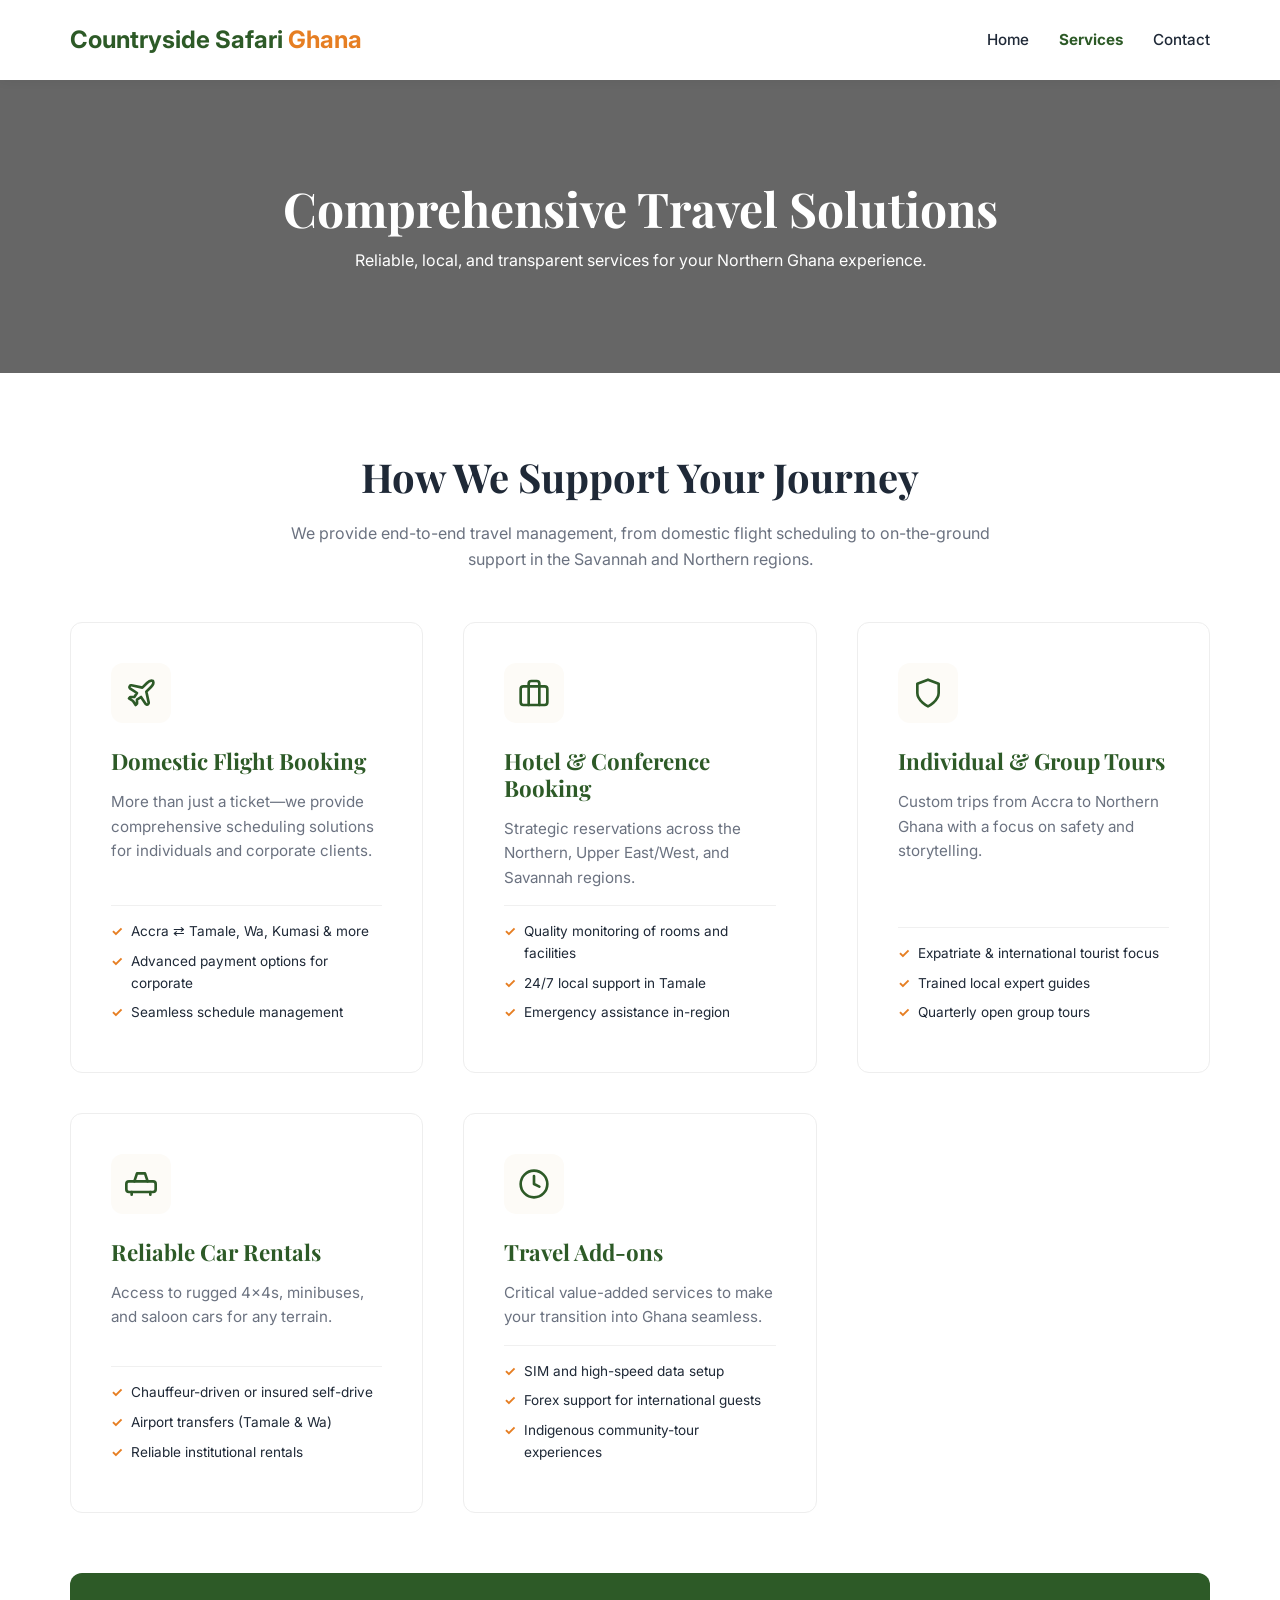
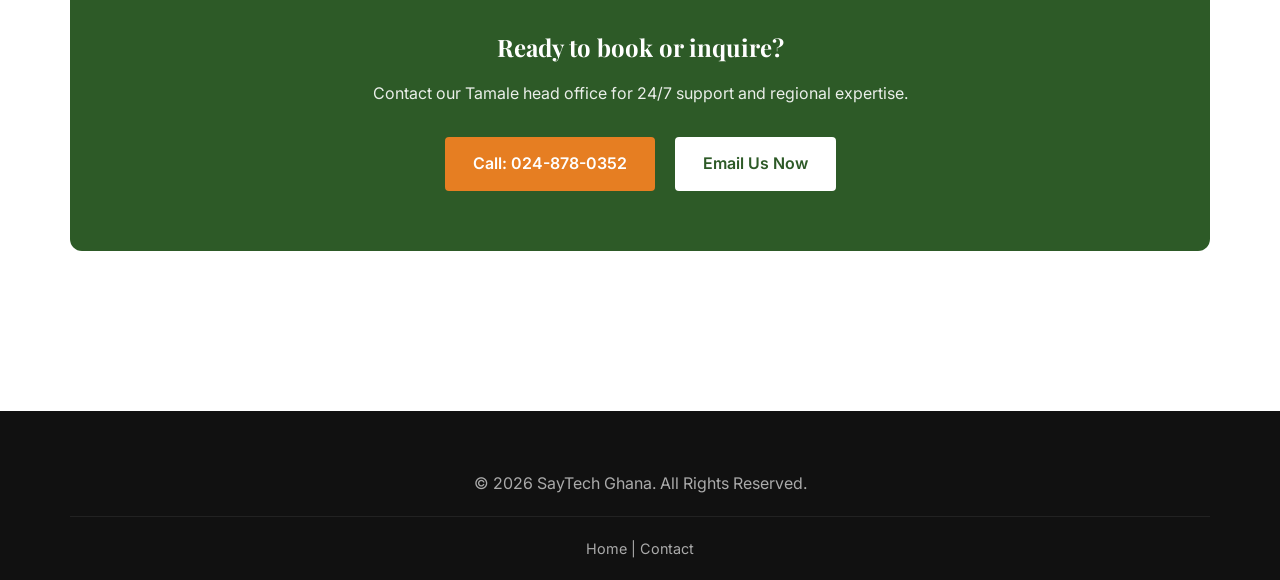
==== services.html @ ec9c092c "Add files via upload" ====
<!DOCTYPE html>
<html lang="en">
<head>
    <meta charset="UTF-8">
    <meta name="viewport" content="width=device-width, initial-scale=1.0">
    <meta name="description" content="Professional travel services in Northern Ghana: Flight bookings, hotel reservations, car rentals, and guided tours.">
    <title>Our Services | Countryside Safari Agency</title>
    
    <link rel="preconnect" href="https://fonts.googleapis.com">
    <link href="https://fonts.googleapis.com/css2?family=Inter:wght@400;500;600&family=Playfair+Display:wght@700&display=swap" rel="stylesheet">

    <style>
        /* --- BRAND DESIGN SYSTEM --- */
        :root {
            --primary: #2D5A27;    /* Savannah Green */
            --accent: #E67E22;     /* Earthy Orange */
            --dark: #1F2937;       /* Charcoal */
            --light-bg: #FDFBF7;   /* Warm Paper */
            --white: #FFFFFF;
            --text-muted: #6B7280;
            --transition: all 0.3s cubic-bezier(0.4, 0, 0.2, 1);
            --shadow: 0 4px 12px rgba(0, 0, 0, 0.05);
        }

        /* --- BASE RESET --- */
        * { margin: 0; padding: 0; box-sizing: border-box; }
        html { scroll-behavior: smooth; }
        body {
            font-family: 'Inter', sans-serif;
            line-height: 1.6;
            color: var(--dark);
            background-color: var(--white);
            -webkit-font-smoothing: antialiased;
        }
        h1, h2, h3 { font-family: 'Playfair Display', serif; line-height: 1.2; }
        a { text-decoration: none; color: inherit; transition: var(--transition); }
        ul { list-style: none; }
        .container { width: 90%; max-width: 1140px; margin: 0 auto; }
        .section { padding: 80px 0; }
        .text-center { text-align: center; }

        /* --- UI COMPONENTS --- */
        .btn {
            display: inline-block;
            padding: 14px 28px;
            border-radius: 4px;
            font-weight: 600;
            cursor: pointer;
            border: none;
            text-align: center;
        }
        .btn-primary { background: var(--primary); color: var(--white); }
        .btn-primary:hover { background: #23471e; transform: translateY(-2px); }
        
        /* --- NAVIGATION --- */
        header {
            background: var(--white);
            height: 80px;
            display: flex;
            align-items: center;
            position: sticky;
            top: 0;
            z-index: 1000;
            box-shadow: 0 2px 10px rgba(0,0,0,0.05);
        }
        .nav-wrapper { display: flex; justify-content: space-between; align-items: center; width: 100%; }
        .logo { font-size: 1.5rem; font-weight: 700; color: var(--primary); }
        .logo span { color: var(--accent); }
        .nav-menu { display: flex; gap: 30px; align-items: center; }
        .nav-menu a { font-weight: 500; font-size: 0.95rem; }
        .nav-menu a:hover { color: var(--primary); }

        /* --- PAGE HEADER --- */
        .page-hero {
            background: linear-gradient(rgba(0,0,0,0.6), rgba(0,0,0,0.6)), url('https://images.unsplash.com/photo-1464822759023-fed622ff2c3b?auto=format&fit=crop&q=80&w=1920');
            background-size: cover;
            background-position: center;
            color: white;
            padding: 100px 0;
            text-align: center;
        }
        .page-hero h1 { font-size: 3rem; margin-bottom: 10px; }

        /* --- SERVICES GRID --- */
        .services-grid {
            display: grid;
            grid-template-columns: repeat(auto-fit, minmax(320px, 1fr));
            gap: 40px;
            margin-top: 50px;
        }
        .service-card {
            background: var(--white);
            padding: 40px;
            border-radius: 12px;
            border: 1px solid #eee;
            transition: var(--transition);
            display: flex;
            flex-direction: column;
        }
        .service-card:hover { 
            transform: translateY(-5px); 
            box-shadow: 0 15px 30px rgba(0,0,0,0.08);
            border-color: var(--primary);
        }
        .icon-box {
            width: 60px;
            height: 60px;
            background: var(--light-bg);
            border-radius: 12px;
            display: flex;
            align-items: center;
            justify-content: center;
            margin-bottom: 25px;
            color: var(--primary);
        }
        .service-card h3 { margin-bottom: 15px; font-size: 1.4rem; color: var(--primary); }
        .service-card p { color: var(--text-muted); font-size: 0.95rem; margin-bottom: 15px; }
        .service-card ul { margin-top: auto; padding-top: 15px; border-top: 1px solid #f0f0f0; }
        .service-card li { font-size: 0.85rem; color: var(--dark); margin-bottom: 8px; position: relative; padding-left: 20px; }
        .service-card li::before { content: "✓"; position: absolute; left: 0; color: var(--accent); font-weight: bold; }

        /* --- CTA SECTION --- */
        .contact-cta {
            background: var(--primary);
            color: white;
            padding: 60px 0;
            text-align: center;
            border-radius: 12px;
            margin-top: 60px;
        }
        .contact-cta h2 { margin-bottom: 20px; }
        .contact-cta p { opacity: 0.9; margin-bottom: 30px; }

        /* --- FOOTER --- */
        footer { background: #111; color: #aaa; padding: 60px 0 20px; margin-top: 80px; }
        .footer-bottom { border-top: 1px solid #222; padding-top: 20px; font-size: 0.9rem; }

        @media (max-width: 768px) {
            .nav-menu { display: none; }
            .page-hero h1 { font-size: 2.2rem; }
        }
    </style>
</head>
<body>

    <header>
        <div class="container nav-wrapper">
            <a href="index.html" class="logo">Countryside Safari <span>Ghana</span></a>
            <nav>
                <ul class="nav-menu">
                    <li><a href="home page.html">Home</a></li>
                    <li><a href="services.html" style="color: var(--primary); font-weight: bold;">Services</a></li>
                    <li><a href="home page.html">Contact</a></li>
                </ul>
            </nav>
        </div>
    </header>

    <section class="page-hero">
        <div class="container">
            <h1>Comprehensive Travel Solutions</h1>
            <p>Reliable, local, and transparent services for your Northern Ghana experience.</p>
        </div>
    </section>

    <section class="section container">
        <div class="text-center">
            <h2 style="font-size: 2.5rem;">How We Support Your Journey</h2>
            <p style="color: var(--text-muted); max-width: 700px; margin: 20px auto;">We provide end-to-end travel management, from domestic flight scheduling to on-the-ground support in the Savannah and Northern regions.</p>
        </div>

        <div class="services-grid">
            <div class="service-card">
                <div class="icon-box">
                    <svg width="32" height="32" viewBox="0 0 24 24" fill="none" stroke="currentColor" stroke-width="2" stroke-linecap="round" stroke-linejoin="round"><path d="M17.8 19.2L16 11l3.5-3.5C21 6 21.5 4 21 3c-1-.5-3 0-4.5 1.5L13 8 4.8 6.2c-.5-.1-.9.1-1.1.5l-.3.5c-.2.5-.1 1 .3 1.3L9 12l-2 3H4l-1 1 3 2 2 3 1-1v-3l3-2 3.5 5.3c.3.4.8.5 1.3.3l.5-.2c.4-.3.6-.7.5-1.2z"/></svg>
                </div>
                <h3>Domestic Flight Booking</h3>
                <p>More than just a ticket—we provide comprehensive scheduling solutions for individuals and corporate clients.</p>
                <ul>
                    <li>Accra ⇄ Tamale, Wa, Kumasi & more</li>
                    <li>Advanced payment options for corporate</li>
                    <li>Seamless schedule management</li>
                </ul>
            </div>

            <div class="service-card">
                <div class="icon-box">
                    <svg width="32" height="32" viewBox="0 0 24 24" fill="none" stroke="currentColor" stroke-width="2" stroke-linecap="round" stroke-linejoin="round"><rect x="2" y="7" width="20" height="14" rx="2" ry="2"/><path d="M16 21V5a2 2 0 0 0-2-2h-4a2 2 0 0 0-2 2v16"/></svg>
                </div>
                <h3>Hotel & Conference Booking</h3>
                <p>Strategic reservations across the Northern, Upper East/West, and Savannah regions.</p>
                <ul>
                    <li>Quality monitoring of rooms and facilities</li>
                    <li>24/7 local support in Tamale</li>
                    <li>Emergency assistance in-region</li>
                </ul>
            </div>

            <div class="service-card">
                <div class="icon-box">
                    <svg width="32" height="32" viewBox="0 0 24 24" fill="none" stroke="currentColor" stroke-width="2" stroke-linecap="round" stroke-linejoin="round"><path d="M12 22s8-4 8-10V5l-8-3-8 3v7c0 6 8 10 8 10z"/></svg>
                </div>
                <h3>Individual & Group Tours</h3>
                <p>Custom trips from Accra to Northern Ghana with a focus on safety and storytelling.</p>
                <ul>
                    <li>Expatriate & international tourist focus</li>
                    <li>Trained local expert guides</li>
                    <li>Quarterly open group tours</li>
                </ul>
            </div>

            <div class="service-card">
                <div class="icon-box">
                    <svg width="32" height="32" viewBox="0 0 24 24" fill="none" stroke="currentColor" stroke-width="2" stroke-linecap="round" stroke-linejoin="round"><rect x="1" y="10" width="22" height="8" rx="2"/><path d="M7 10l2-6h6l2 6M5 18v2M19 18v2"/></svg>
                </div>
                <h3>Reliable Car Rentals</h3>
                <p>Access to rugged 4x4s, minibuses, and saloon cars for any terrain.</p>
                <ul>
                    <li>Chauffeur-driven or insured self-drive</li>
                    <li>Airport transfers (Tamale & Wa)</li>
                    <li>Reliable institutional rentals</li>
                </ul>
            </div>

            <div class="service-card">
                <div class="icon-box">
                    <svg width="32" height="32" viewBox="0 0 24 24" fill="none" stroke="currentColor" stroke-width="2" stroke-linecap="round" stroke-linejoin="round"><circle cx="12" cy="12" r="10"/><path d="M12 6v6l4 2"/></svg>
                </div>
                <h3>Travel Add-ons</h3>
                <p>Critical value-added services to make your transition into Ghana seamless.</p>
                <ul>
                    <li>SIM and high-speed data setup</li>
                    <li>Forex support for international guests</li>
                    <li>Indigenous community-tour experiences</li>
                </ul>
            </div>
        </div>

        <div class="contact-cta">
            <div class="container">
                <h2>Ready to book or inquire?</h2>
                <p>Contact our Tamale head office for 24/7 support and regional expertise.</p>
                <div style="display: flex; gap: 20px; justify-content: center; flex-wrap: wrap;">
                    <a href="tel:+233248780352" class="btn btn-primary" style="background: var(--accent);">Call: 024-878-0352</a>
                    <a href="mailto:bookings@cssa.agency" class="btn btn-primary" style="background: white; color: var(--primary);">Email Us Now</a>
                </div>
            </div>
        </div>
    </section>

    <footer>
        <div class="container text-center">
            <p>&copy; 2026 SayTech Ghana. All Rights Reserved.</p>
            <div class="footer-bottom" style="margin-top: 20px;">
                <a href="home page.html">Home</a> | <a href="home page.html">Contact</a>
            </div>
        </div>
    </footer>

</body>
</html>
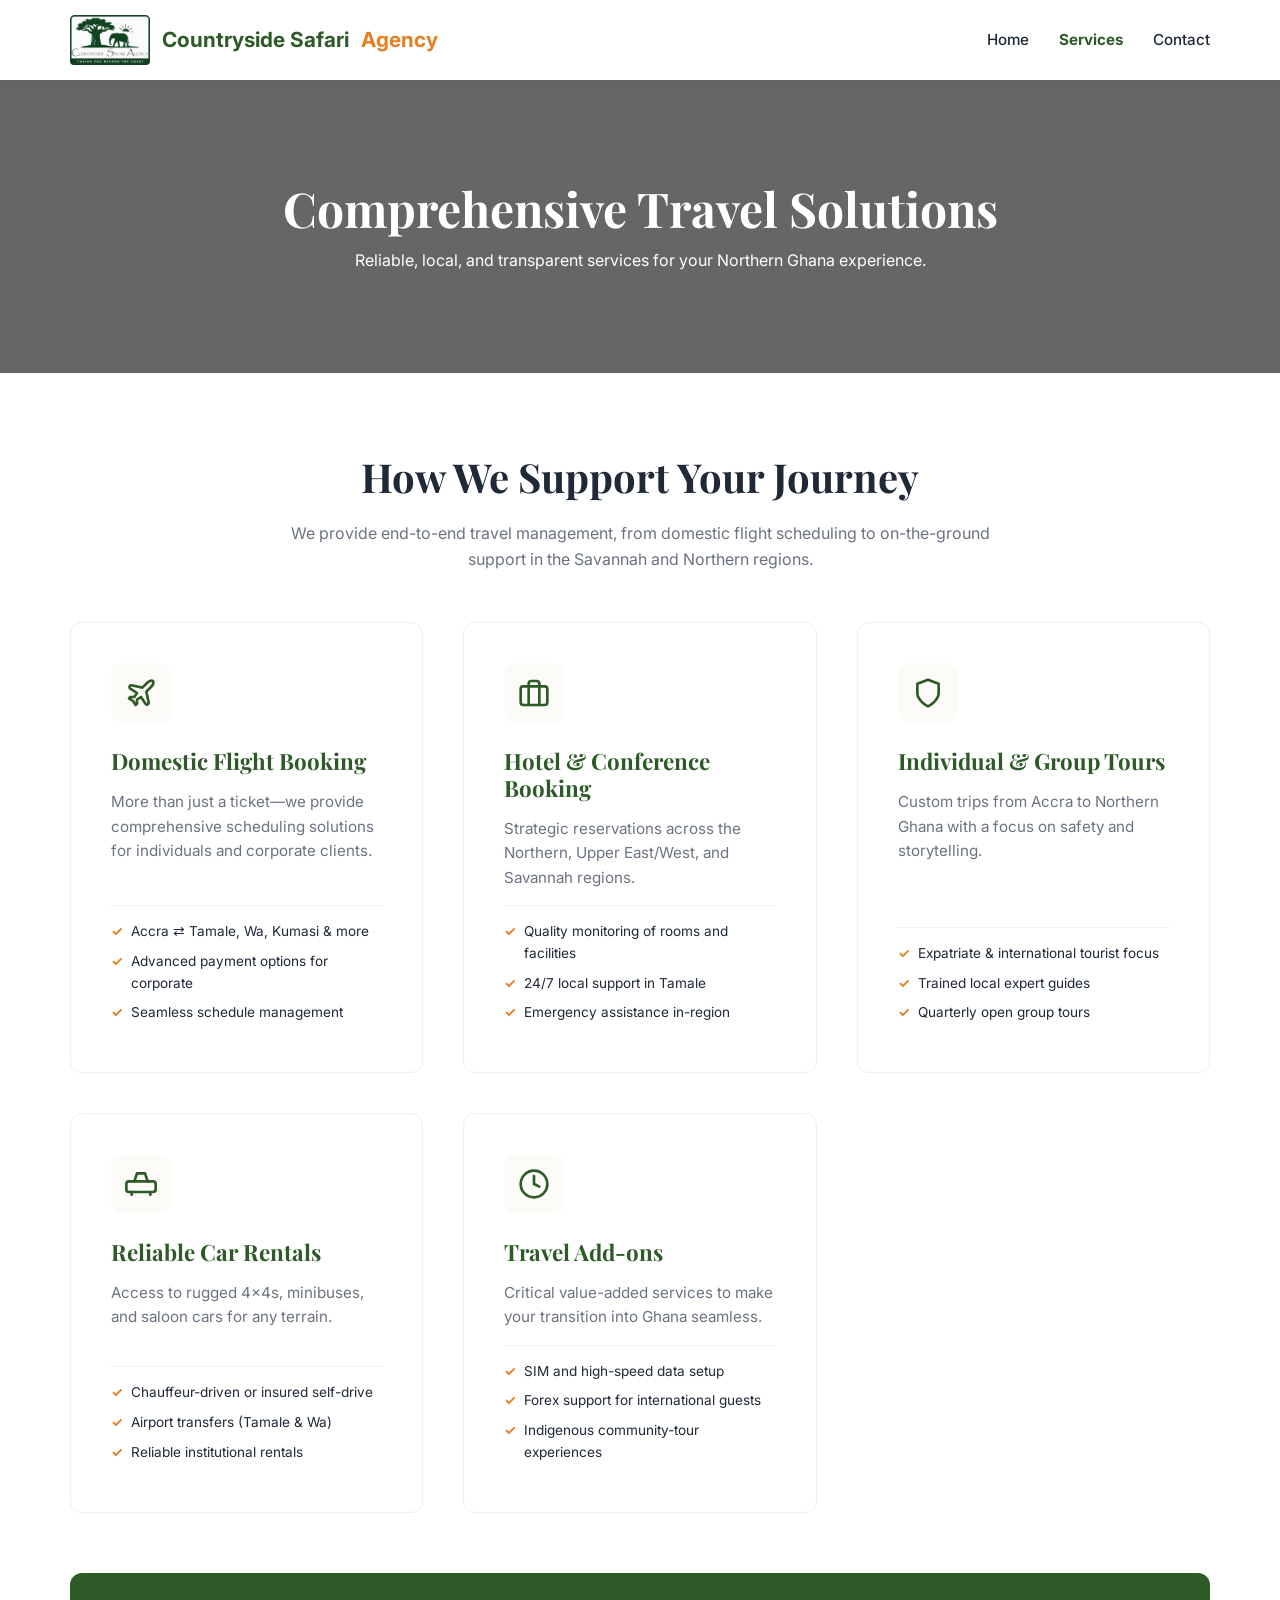
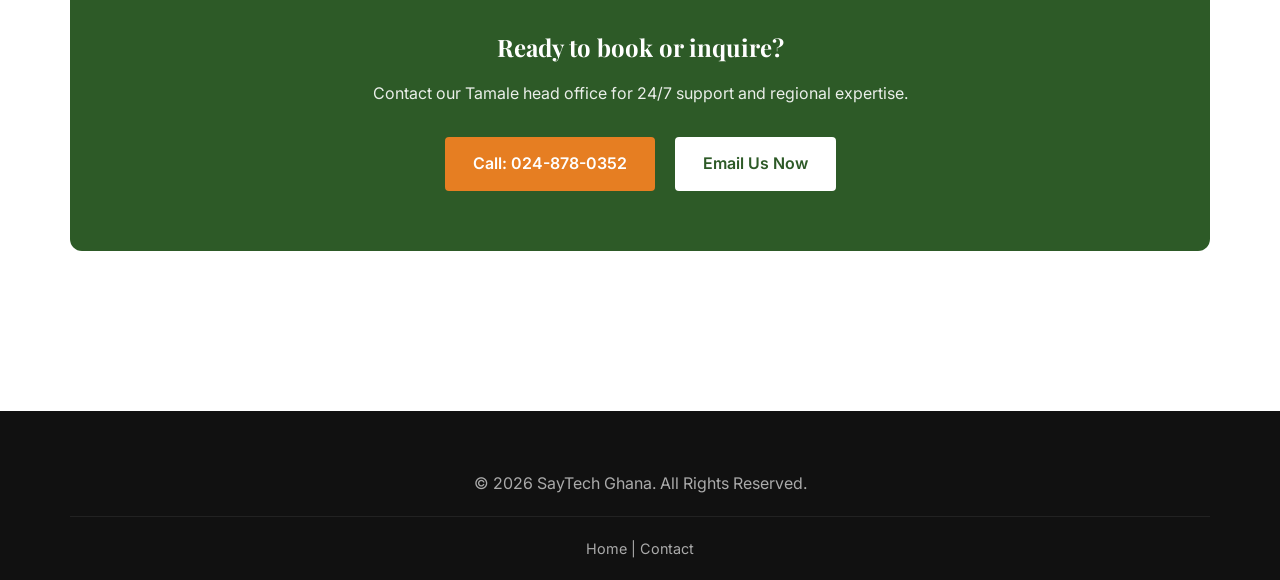
==== commit 46246539: "Update services.html" ====
--- a/services.html
+++ b/services.html
@@ -64,13 +64,28 @@
             box-shadow: 0 2px 10px rgba(0,0,0,0.05);
         }
         .nav-wrapper { display: flex; justify-content: space-between; align-items: center; width: 100%; }
-        .logo { font-size: 1.5rem; font-weight: 700; color: var(--primary); }
+        
+        /* UPDATED LOGO CSS */
+        .logo { 
+            display: flex; 
+            align-items: center; 
+            gap: 12px; 
+            font-size: 1.3rem; 
+            font-weight: 700; 
+            color: var(--primary); 
+        }
+        .logo img { height: 50px; width: auto; border-radius: 4px; }
         .logo span { color: var(--accent); }
+        
         .nav-menu { display: flex; gap: 30px; align-items: center; }
         .nav-menu a { font-weight: 500; font-size: 0.95rem; }
         .nav-menu a:hover { color: var(--primary); }
 
-        /* --- PAGE HEADER --- */
+        /* Mobile Hamburger Icon */
+        .hamburger { display: none; cursor: pointer; flex-direction: column; gap: 5px; padding: 10px; }
+        .hamburger .bar { width: 25px; height: 3px; background: var(--dark); border-radius: 2px; transition: 0.3s; }
+
+        /* --- PAGE HERO --- */
         .page-hero {
             background: linear-gradient(rgba(0,0,0,0.6), rgba(0,0,0,0.6)), url('https://images.unsplash.com/photo-1464822759023-fed622ff2c3b?auto=format&fit=crop&q=80&w=1920');
             background-size: cover;
@@ -135,8 +150,16 @@
         footer { background: #111; color: #aaa; padding: 60px 0 20px; margin-top: 80px; }
         .footer-bottom { border-top: 1px solid #222; padding-top: 20px; font-size: 0.9rem; }
 
+        /* --- MOBILE ADAPTATIONS --- */
         @media (max-width: 768px) {
-            .nav-menu { display: none; }
+            .nav-menu { 
+                display: none; position: absolute; top: 80px; left: 0; width: 100%; 
+                background: white; flex-direction: column; padding: 20px 0; box-shadow: 0 10px 10px rgba(0,0,0,0.05);
+                border-top: 1px solid #eee;
+            }
+            .nav-menu.active { display: flex; }
+            .nav-menu li { text-align: center; margin-bottom: 15px; }
+            .hamburger { display: flex; }
             .page-hero h1 { font-size: 2.2rem; }
         }
     </style>
@@ -145,14 +168,24 @@
 
     <header>
         <div class="container nav-wrapper">
-            <a href="index.html" class="logo">Countryside Safari <span>Ghana</span></a>
+            <a href="index.html" class="logo">
+                <img src="logo.jpeg" alt="Countryside Safari Logo">
+                Countryside Safari <span>Agency</span>
+            </a>
+            
             <nav>
-                <ul class="nav-menu">
-                    <li><a href="home page.html">Home</a></li>
+                <ul class="nav-menu" id="navMenu">
+                    <li><a href="index.html">Home</a></li>
                     <li><a href="services.html" style="color: var(--primary); font-weight: bold;">Services</a></li>
-                    <li><a href="home page.html">Contact</a></li>
+                    <li><a href="index.html#contact">Contact</a></li>
                 </ul>
             </nav>
+
+            <div class="hamburger" id="mobile-menu">
+                <span class="bar"></span>
+                <span class="bar"></span>
+                <span class="bar"></span>
+            </div>
         </div>
     </header>
 
@@ -242,7 +275,7 @@
                 <p>Contact our Tamale head office for 24/7 support and regional expertise.</p>
                 <div style="display: flex; gap: 20px; justify-content: center; flex-wrap: wrap;">
                     <a href="tel:+233248780352" class="btn btn-primary" style="background: var(--accent);">Call: 024-878-0352</a>
-                    <a href="mailto:bookings@cssa.agency" class="btn btn-primary" style="background: white; color: var(--primary);">Email Us Now</a>
+                    <a href="mailto:booking@cssa.agency" class="btn btn-primary" style="background: white; color: var(--primary);">Email Us Now</a>
                 </div>
             </div>
         </div>
@@ -252,10 +285,33 @@
         <div class="container text-center">
             <p>&copy; 2026 SayTech Ghana. All Rights Reserved.</p>
             <div class="footer-bottom" style="margin-top: 20px;">
-                <a href="home page.html">Home</a> | <a href="home page.html">Contact</a>
+                <a href="index.html">Home</a> | <a href="index.html#contact">Contact</a>
             </div>
         </div>
     </footer>
 
+    <script>
+        const menuBtn = document.querySelector('#mobile-menu');
+        const navMenu = document.querySelector('#navMenu');
+
+        // Toggle open/close on click
+        menuBtn.addEventListener('click', () => {
+            navMenu.classList.toggle('active');
+        });
+
+        // Close when a link is clicked
+        document.querySelectorAll('.nav-menu a').forEach(link => {
+            link.addEventListener('click', () => {
+                navMenu.classList.remove('active');
+            });
+        });
+
+        // Close when scrolling
+        window.addEventListener('scroll', () => {
+            if (navMenu.classList.contains('active')) {
+                navMenu.classList.remove('active');
+            }
+        });
+    </script>
 </body>
-</html>+</html>
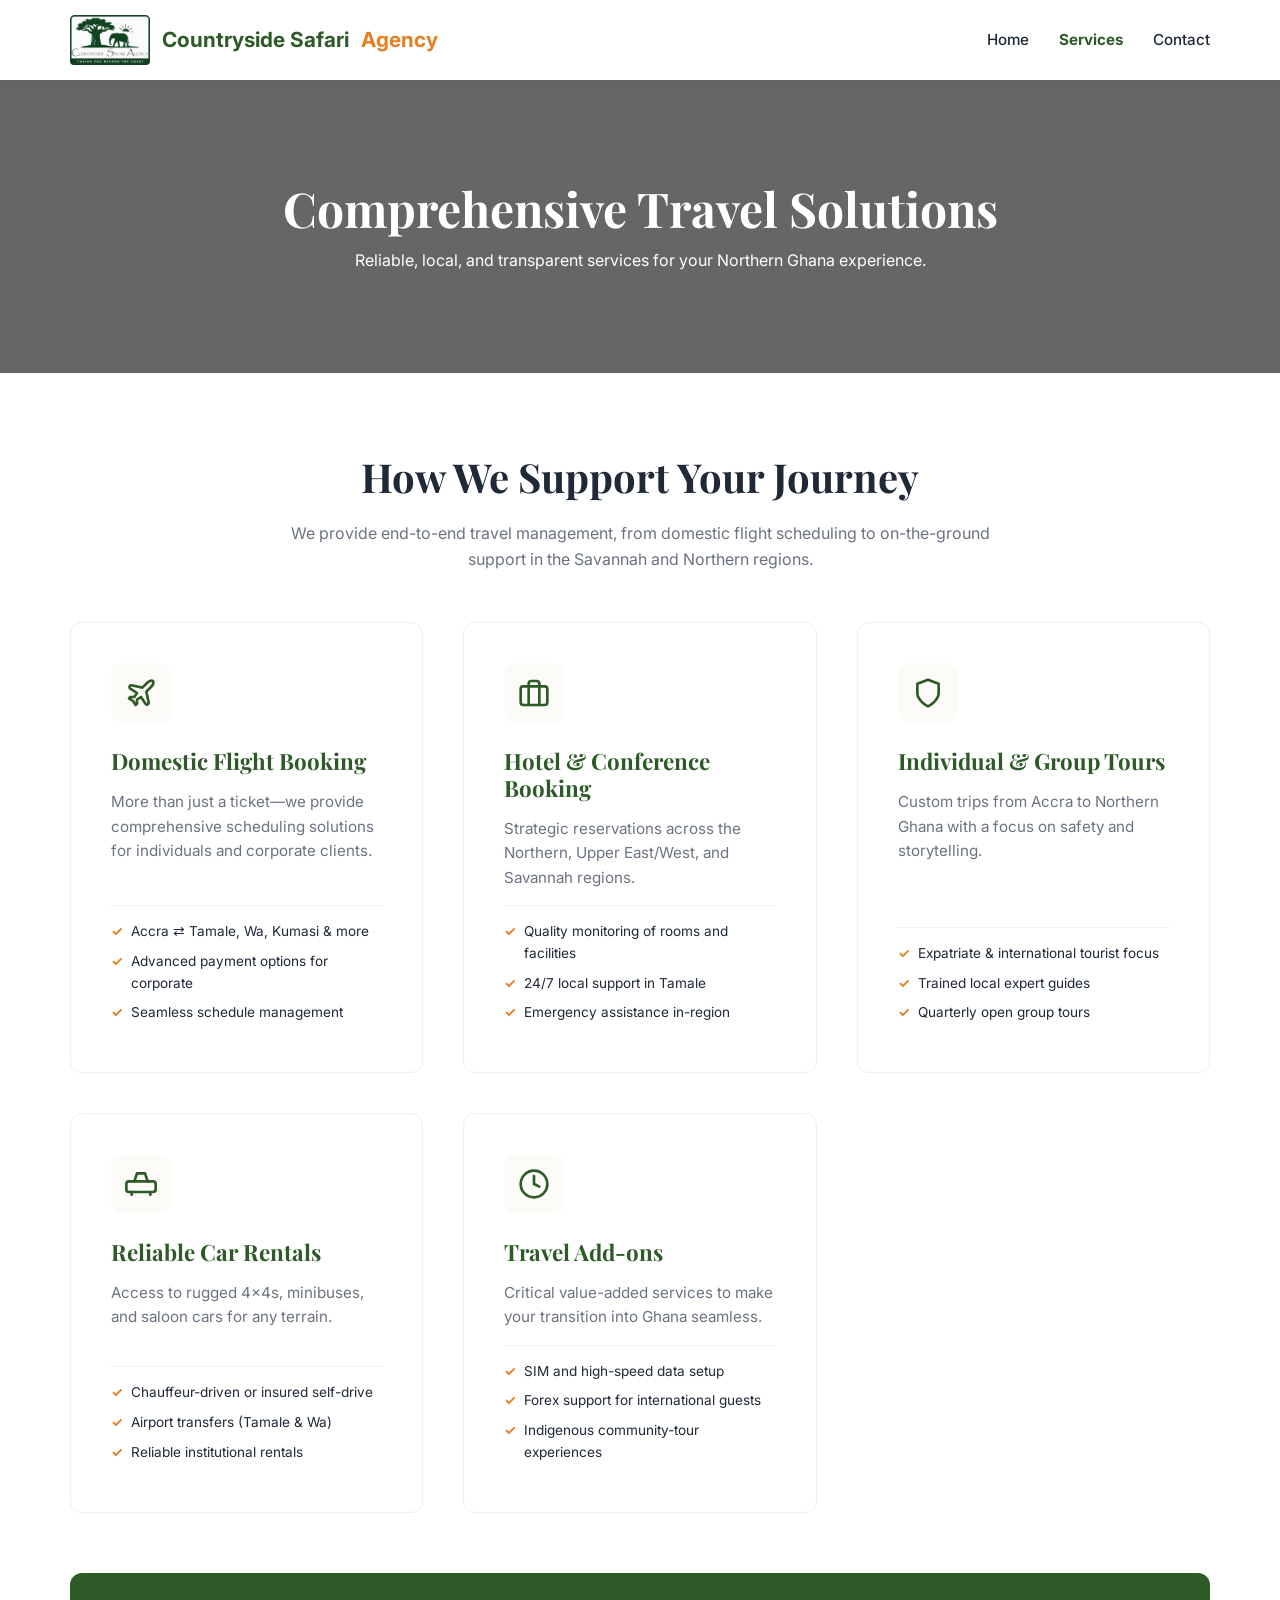
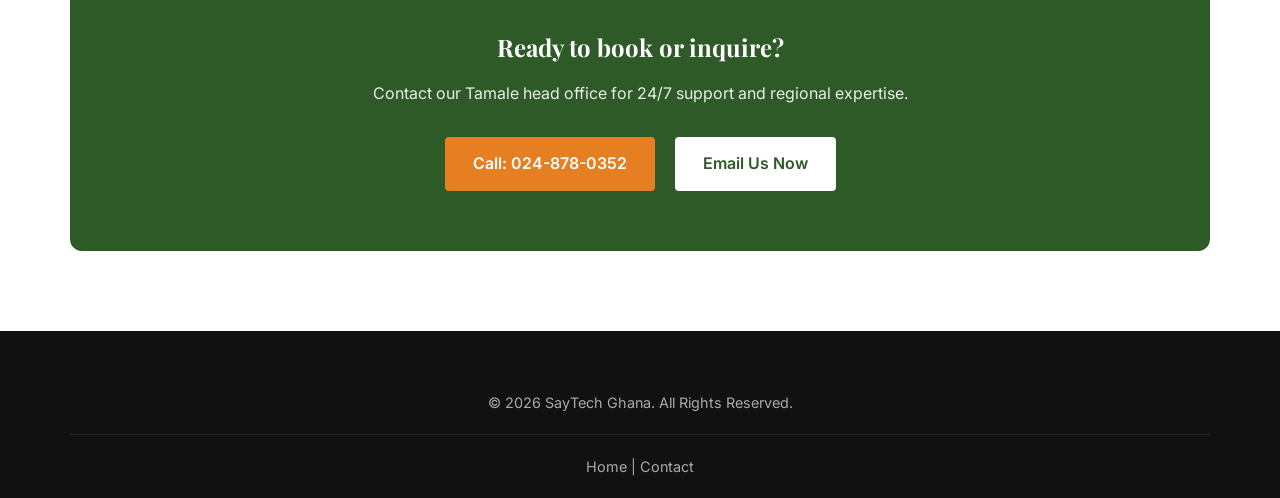
==== commit 2d9f25a3: "Update services.html" ====
--- a/services.html
+++ b/services.html
@@ -9,160 +9,7 @@
     <link rel="preconnect" href="https://fonts.googleapis.com">
     <link href="https://fonts.googleapis.com/css2?family=Inter:wght@400;500;600&family=Playfair+Display:wght@700&display=swap" rel="stylesheet">
 
-    <style>
-        /* --- BRAND DESIGN SYSTEM --- */
-        :root {
-            --primary: #2D5A27;    /* Savannah Green */
-            --accent: #E67E22;     /* Earthy Orange */
-            --dark: #1F2937;       /* Charcoal */
-            --light-bg: #FDFBF7;   /* Warm Paper */
-            --white: #FFFFFF;
-            --text-muted: #6B7280;
-            --transition: all 0.3s cubic-bezier(0.4, 0, 0.2, 1);
-            --shadow: 0 4px 12px rgba(0, 0, 0, 0.05);
-        }
-
-        /* --- BASE RESET --- */
-        * { margin: 0; padding: 0; box-sizing: border-box; }
-        html { scroll-behavior: smooth; }
-        body {
-            font-family: 'Inter', sans-serif;
-            line-height: 1.6;
-            color: var(--dark);
-            background-color: var(--white);
-            -webkit-font-smoothing: antialiased;
-        }
-        h1, h2, h3 { font-family: 'Playfair Display', serif; line-height: 1.2; }
-        a { text-decoration: none; color: inherit; transition: var(--transition); }
-        ul { list-style: none; }
-        .container { width: 90%; max-width: 1140px; margin: 0 auto; }
-        .section { padding: 80px 0; }
-        .text-center { text-align: center; }
-
-        /* --- UI COMPONENTS --- */
-        .btn {
-            display: inline-block;
-            padding: 14px 28px;
-            border-radius: 4px;
-            font-weight: 600;
-            cursor: pointer;
-            border: none;
-            text-align: center;
-        }
-        .btn-primary { background: var(--primary); color: var(--white); }
-        .btn-primary:hover { background: #23471e; transform: translateY(-2px); }
-        
-        /* --- NAVIGATION --- */
-        header {
-            background: var(--white);
-            height: 80px;
-            display: flex;
-            align-items: center;
-            position: sticky;
-            top: 0;
-            z-index: 1000;
-            box-shadow: 0 2px 10px rgba(0,0,0,0.05);
-        }
-        .nav-wrapper { display: flex; justify-content: space-between; align-items: center; width: 100%; }
-        
-        /* UPDATED LOGO CSS */
-        .logo { 
-            display: flex; 
-            align-items: center; 
-            gap: 12px; 
-            font-size: 1.3rem; 
-            font-weight: 700; 
-            color: var(--primary); 
-        }
-        .logo img { height: 50px; width: auto; border-radius: 4px; }
-        .logo span { color: var(--accent); }
-        
-        .nav-menu { display: flex; gap: 30px; align-items: center; }
-        .nav-menu a { font-weight: 500; font-size: 0.95rem; }
-        .nav-menu a:hover { color: var(--primary); }
-
-        /* Mobile Hamburger Icon */
-        .hamburger { display: none; cursor: pointer; flex-direction: column; gap: 5px; padding: 10px; }
-        .hamburger .bar { width: 25px; height: 3px; background: var(--dark); border-radius: 2px; transition: 0.3s; }
-
-        /* --- PAGE HERO --- */
-        .page-hero {
-            background: linear-gradient(rgba(0,0,0,0.6), rgba(0,0,0,0.6)), url('https://images.unsplash.com/photo-1464822759023-fed622ff2c3b?auto=format&fit=crop&q=80&w=1920');
-            background-size: cover;
-            background-position: center;
-            color: white;
-            padding: 100px 0;
-            text-align: center;
-        }
-        .page-hero h1 { font-size: 3rem; margin-bottom: 10px; }
-
-        /* --- SERVICES GRID --- */
-        .services-grid {
-            display: grid;
-            grid-template-columns: repeat(auto-fit, minmax(320px, 1fr));
-            gap: 40px;
-            margin-top: 50px;
-        }
-        .service-card {
-            background: var(--white);
-            padding: 40px;
-            border-radius: 12px;
-            border: 1px solid #eee;
-            transition: var(--transition);
-            display: flex;
-            flex-direction: column;
-        }
-        .service-card:hover { 
-            transform: translateY(-5px); 
-            box-shadow: 0 15px 30px rgba(0,0,0,0.08);
-            border-color: var(--primary);
-        }
-        .icon-box {
-            width: 60px;
-            height: 60px;
-            background: var(--light-bg);
-            border-radius: 12px;
-            display: flex;
-            align-items: center;
-            justify-content: center;
-            margin-bottom: 25px;
-            color: var(--primary);
-        }
-        .service-card h3 { margin-bottom: 15px; font-size: 1.4rem; color: var(--primary); }
-        .service-card p { color: var(--text-muted); font-size: 0.95rem; margin-bottom: 15px; }
-        .service-card ul { margin-top: auto; padding-top: 15px; border-top: 1px solid #f0f0f0; }
-        .service-card li { font-size: 0.85rem; color: var(--dark); margin-bottom: 8px; position: relative; padding-left: 20px; }
-        .service-card li::before { content: "✓"; position: absolute; left: 0; color: var(--accent); font-weight: bold; }
-
-        /* --- CTA SECTION --- */
-        .contact-cta {
-            background: var(--primary);
-            color: white;
-            padding: 60px 0;
-            text-align: center;
-            border-radius: 12px;
-            margin-top: 60px;
-        }
-        .contact-cta h2 { margin-bottom: 20px; }
-        .contact-cta p { opacity: 0.9; margin-bottom: 30px; }
-
-        /* --- FOOTER --- */
-        footer { background: #111; color: #aaa; padding: 60px 0 20px; margin-top: 80px; }
-        .footer-bottom { border-top: 1px solid #222; padding-top: 20px; font-size: 0.9rem; }
-
-        /* --- MOBILE ADAPTATIONS --- */
-        @media (max-width: 768px) {
-            .nav-menu { 
-                display: none; position: absolute; top: 80px; left: 0; width: 100%; 
-                background: white; flex-direction: column; padding: 20px 0; box-shadow: 0 10px 10px rgba(0,0,0,0.05);
-                border-top: 1px solid #eee;
-            }
-            .nav-menu.active { display: flex; }
-            .nav-menu li { text-align: center; margin-bottom: 15px; }
-            .hamburger { display: flex; }
-            .page-hero h1 { font-size: 2.2rem; }
-        }
-    </style>
+   <link rel="stylesheet" href="style.css">
 </head>
 <body>
 
--- a/style.css
+++ b/style.css
@@ -0,0 +1,172 @@
+/* =========================================
+   COUNTRYSIDE SAFARI AGENCY - MASTER STYLES
+   ========================================= */
+
+/* --- BRAND DESIGN SYSTEM --- */
+:root {
+    --primary: #2D5A27;    /* Savannah Green */
+    --accent: #E67E22;     /* Earthy Orange */
+    --dark: #1F2937;       /* Charcoal */
+    --light-bg: #FDFBF7;   /* Warm Paper */
+    --white: #FFFFFF;
+    --text-muted: #6B7280;
+    --transition: all 0.3s cubic-bezier(0.4, 0, 0.2, 1);
+    --shadow: 0 4px 12px rgba(0, 0, 0, 0.05);
+}
+
+/* --- BASE RESET --- */
+* { margin: 0; padding: 0; box-sizing: border-box; }
+html { scroll-behavior: smooth; }
+body {
+    font-family: 'Inter', sans-serif;
+    line-height: 1.6;
+    color: var(--dark);
+    background-color: var(--white);
+    -webkit-font-smoothing: antialiased;
+}
+h1, h2, h3, .brand-font { font-family: 'Playfair Display', serif; line-height: 1.2; }
+a { text-decoration: none; color: inherit; transition: var(--transition); }
+ul { list-style: none; }
+img { max-width: 100%; display: block; border-radius: 8px; }
+.container { width: 90%; max-width: 1140px; margin: 0 auto; }
+.section { padding: 80px 0; }
+.text-center { text-align: center; }
+
+/* --- UI COMPONENTS (Buttons) --- */
+.btn {
+    display: inline-block;
+    padding: 14px 28px;
+    border-radius: 4px;
+    font-weight: 600;
+    cursor: pointer;
+    border: none;
+    text-align: center;
+    transition: var(--transition);
+}
+.btn-primary { background: var(--primary); color: var(--white); }
+.btn-primary:hover { background: #23471e; transform: translateY(-2px); }
+.btn-outline { border: 2px solid var(--primary); color: var(--primary); }
+.btn-outline:hover { background: var(--primary); color: var(--white); }
+
+/* --- NAVIGATION HEADER --- */
+header {
+    background: var(--white);
+    height: 80px;
+    display: flex;
+    align-items: center;
+    position: sticky;
+    top: 0;
+    z-index: 1000;
+    box-shadow: 0 2px 10px rgba(0,0,0,0.05);
+}
+.nav-wrapper { display: flex; justify-content: space-between; align-items: center; width: 100%; }
+
+.logo { 
+    display: flex; 
+    align-items: center; 
+    gap: 12px; 
+    font-size: 1.3rem; 
+    font-weight: 700; 
+    color: var(--primary); 
+}
+.logo img { height: 50px; width: auto; border-radius: 4px; }
+.logo span { color: var(--accent); }
+
+.nav-menu { display: flex; gap: 30px; align-items: center; }
+.nav-menu a { font-weight: 500; font-size: 0.95rem; }
+.nav-menu a:hover { color: var(--primary); }
+
+.hamburger { display: none; cursor: pointer; flex-direction: column; gap: 5px; padding: 10px; }
+.hamburger .bar { width: 25px; height: 3px; background: var(--dark); border-radius: 2px; transition: 0.3s; }
+
+/* --- HERO SECTIONS --- */
+/* Homepage Hero */
+.hero {
+    height: 85vh;
+    background: linear-gradient(rgba(0,0,0,0.4), rgba(0,0,0,0.4)), url('https://images.unsplash.com/photo-1547471080-7cc2caa01a7e?auto=format&fit=crop&q=80&w=1920') center/cover no-repeat;
+    display: flex;
+    align-items: center;
+    color: var(--white);
+}
+.hero-content { max-width: 700px; }
+.hero h1 { font-size: clamp(2.5rem, 5vw, 3.8rem); margin-bottom: 20px; line-height: 1.1; }
+.hero p { font-size: 1.2rem; margin-bottom: 30px; opacity: 0.9; }
+.hero-cta { display: flex; gap: 15px; }
+
+/* Services Page Hero */
+.page-hero {
+    background: linear-gradient(rgba(0,0,0,0.6), rgba(0,0,0,0.6)), url('https://images.unsplash.com/photo-1464822759023-fed622ff2c3b?auto=format&fit=crop&q=80&w=1920') center/cover no-repeat;
+    color: white;
+    padding: 100px 0;
+    text-align: center;
+}
+.page-hero h1 { font-size: 3rem; margin-bottom: 10px; }
+
+/* --- GRIDS & CARDS --- */
+.grid { display: grid; grid-template-columns: repeat(auto-fit, minmax(300px, 1fr)); gap: 30px; }
+
+/* Homepage Tour Cards */
+.card { background: var(--white); border-radius: 12px; overflow: hidden; box-shadow: var(--shadow); transition: var(--transition); border: 1px solid #f0f0f0; }
+.card:hover { transform: translateY(-5px); box-shadow: 0 12px 24px rgba(0,0,0,0.1); }
+.card-img { height: 220px; background-size: cover; background-position: center; }
+.card-body { padding: 25px; }
+.card-meta { display: flex; justify-content: space-between; font-size: 0.85rem; color: var(--accent); font-weight: 700; margin-bottom: 10px; text-transform: uppercase; }
+.card-title { margin-bottom: 12px; font-size: 1.3rem; }
+.card-text { color: var(--text-muted); font-size: 0.95rem; margin-bottom: 20px; }
+
+/* Services Page Cards */
+.services-grid { display: grid; grid-template-columns: repeat(auto-fit, minmax(320px, 1fr)); gap: 40px; margin-top: 50px; }
+.service-card { background: var(--white); padding: 40px; border-radius: 12px; border: 1px solid #eee; transition: var(--transition); display: flex; flex-direction: column; }
+.service-card:hover { transform: translateY(-5px); box-shadow: 0 15px 30px rgba(0,0,0,0.08); border-color: var(--primary); }
+.icon-box { width: 60px; height: 60px; background: var(--light-bg); border-radius: 12px; display: flex; align-items: center; justify-content: center; margin-bottom: 25px; color: var(--primary); }
+.service-card h3 { margin-bottom: 15px; font-size: 1.4rem; color: var(--primary); }
+.service-card p { color: var(--text-muted); font-size: 0.95rem; margin-bottom: 15px; }
+.service-card ul { margin-top: auto; padding-top: 15px; border-top: 1px solid #f0f0f0; }
+.service-card li { font-size: 0.85rem; color: var(--dark); margin-bottom: 8px; position: relative; padding-left: 20px; }
+.service-card li::before { content: "✓"; position: absolute; left: 0; color: var(--accent); font-weight: bold; }
+
+/* --- WHY US SECTION --- */
+.why-section { background: var(--light-bg); }
+.feature-item { text-align: left; padding: 20px; }
+.feature-icon { width: 50px; height: 50px; background: var(--primary); border-radius: 50%; margin-bottom: 20px; display: flex; align-items: center; justify-content: center; color: white; font-weight: bold; }
+
+/* --- FORMS & CONTACT --- */
+.contact-container { display: grid; grid-template-columns: 1fr 1fr; gap: 60px; align-items: start; }
+.form-group { margin-bottom: 20px; }
+label { display: block; margin-bottom: 8px; font-weight: 600; font-size: 0.9rem; }
+input, select, textarea { width: 100%; padding: 12px; border: 1px solid #ddd; border-radius: 6px; font-family: inherit; font-size: 1rem; transition: var(--transition); }
+input:focus, select:focus, textarea:focus { outline: none; border-color: var(--primary); box-shadow: 0 0 0 3px rgba(45, 90, 39, 0.1); }
+
+/* Services Page Contact Banner */
+.contact-cta { background: var(--primary); color: white; padding: 60px 0; text-align: center; border-radius: 12px; margin-top: 60px; }
+.contact-cta h2 { margin-bottom: 20px; }
+.contact-cta p { opacity: 0.9; margin-bottom: 30px; }
+
+/* --- FLOATING WHATSAPP BUTTON --- */
+.whatsapp-float { position: fixed; bottom: 30px; right: 30px; background: #25D366; color: white; padding: 12px 24px; border-radius: 50px; display: flex; align-items: center; gap: 10px; font-weight: 600; box-shadow: 0 4px 15px rgba(37, 211, 102, 0.4); z-index: 999; }
+
+/* --- FOOTER --- */
+footer { background: #111; color: #aaa; padding: 60px 0 20px; font-size: 0.9rem; margin-top: 0; }
+.services-page footer { margin-top: 80px; } /* Adds space for services page */
+.footer-grid { display: grid; grid-template-columns: repeat(auto-fit, minmax(200px, 1fr)); gap: 40px; margin-bottom: 40px; }
+.footer-logo { color: white; font-size: 1.3rem; margin-bottom: 20px; font-weight: 700; }
+.footer-title { color: white; margin-bottom: 20px; font-weight: 600; }
+.footer-links li { margin-bottom: 10px; }
+.footer-bottom { border-top: 1px solid #222; padding-top: 20px; margin-top: 20px;}
+
+/* --- MOBILE RESPONSIVENESS --- */
+@media (max-width: 768px) {
+    .nav-menu { 
+        display: none; position: absolute; top: 80px; left: 0; width: 100%; 
+        background: white; flex-direction: column; padding: 20px 0; box-shadow: 0 10px 10px rgba(0,0,0,0.05);
+        border-top: 1px solid #eee;
+    }
+    .nav-menu.active { display: flex; }
+    .nav-menu li { text-align: center; margin-bottom: 15px; }
+    .hamburger { display: flex; }
+    .hero h1 { font-size: 2.5rem; }
+    .page-hero h1 { font-size: 2.2rem; }
+    .contact-container { grid-template-columns: 1fr; gap: 40px; }
+    .hero-cta { flex-direction: column; }
+    .section { padding: 60px 0; }
+}
